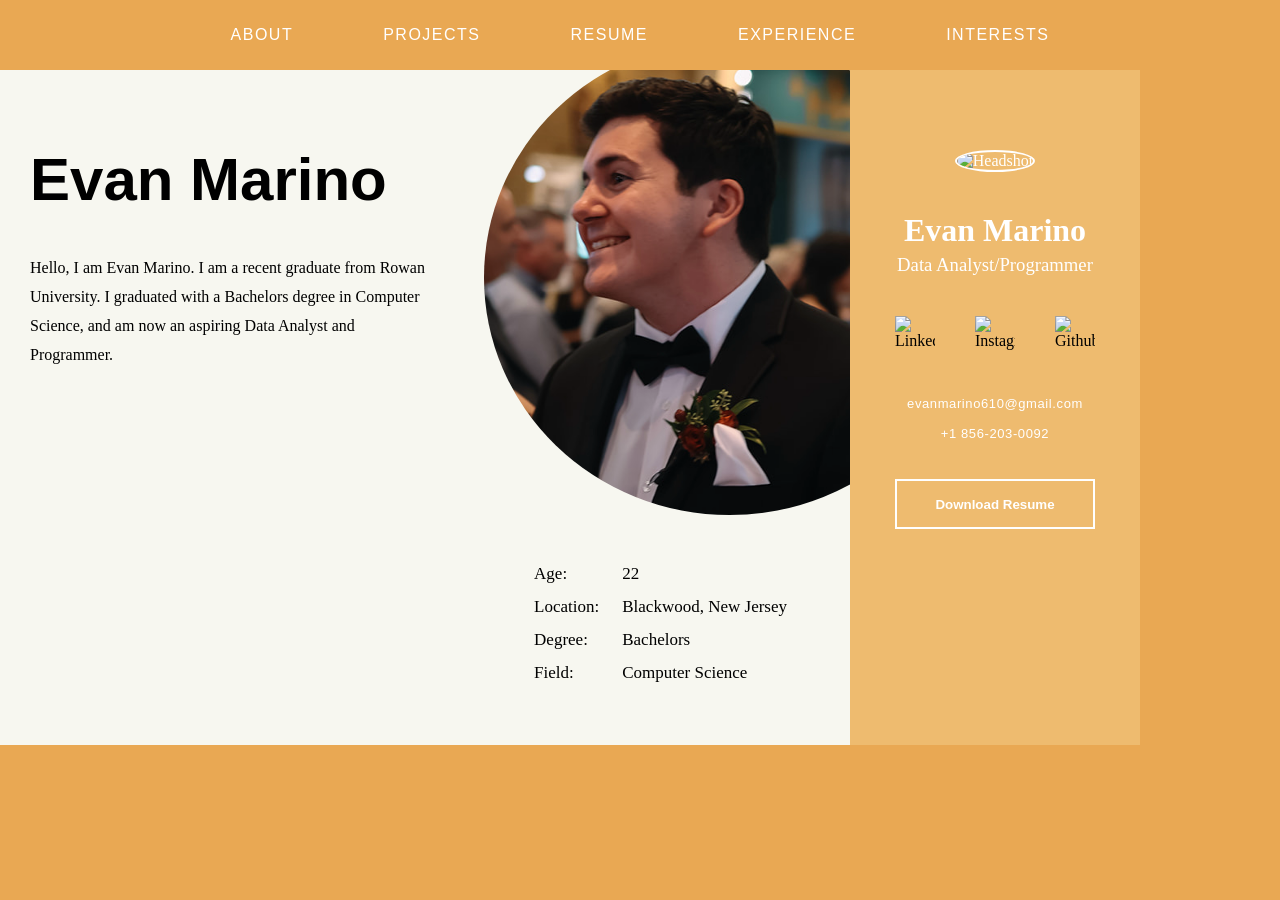
==== index.html @ 44ee3fef "first commit" ====
<!DOCTYPE html>
<html>
<head>
    <link rel="stylesheet" href="index.css">
    <title>Evan Marino</title>
    <!-- Link to CSS file here (optional for basic HTML) -->
    <link rel="stylesheet" href="style.css">
</head>
<body>
    <div class="top-menu">
        <a href="index.html">ABOUT</a>
        <a href="projects.html">PROJECTS</a>
        <a href="resume.pdf" target="_blank">RESUME</a>
        <a href="experience.html">EXPERIENCE</a>
        <a href="interests.html">INTERESTS</a>
    </div> 

    <div class="box contact">
        <img class="profile-pic" src="/Users/evanmarino/Documents/Headshot.png" alt="Headshot">
        <h1>Evan Marino</h1>
        <h3 class="job-title"> Data Analyst/Programmer</h3>
        <div class="social-media">
            <a href="https://www.linkedin.com/public-profile/settings?trk=d_flagship3_profile_self_view_public_profile&lipi=urn%3Ali%3Apage%3Ad_flagship3_profile_view_base%3Buc%2B0JnSHQKes7va51z%2BZsQ%3D%3D" class="menu-item">
                <img src="https://static.vecteezy.com/system/resources/thumbnails/023/986/926/small/linkedin-logo-linkedin-logo-transparent-linkedin-icon-transparent-free-free-png.png" alt="Linkedin">
            </a>
            <a href="https://www.instagram.com/evan_marino610/" class="menu-item">
                <img src="https://dreamfoundry.org/wp-content/uploads/2018/12/instagram-logo-png-transparent-background.png" alt="Instagram">
            </a>
            <a href="https://github.com/evanmarino" class="menu-item">
                <img src="https://cdn-icons-png.flaticon.com/512/25/25231.png" alt="Github">
            </a>
        </div>
        <p>
          evanmarino610@gmail.com
          <br></br>
          +1 856-203-0092
        </p>

        <a href="resume.pdf" download="Evan_Marino_Resume.pdf">
            <button>Download Resume</button>
        </a>
    </div>

    <div class="box work">
        <div class="work-content">
            <div class="work-text">
                <h1>Evan Marino</h1>
                <p>
                    Hello, I am Evan Marino. I am a recent graduate from Rowan University. I graduated with a Bachelors degree in
                    Computer Science, and am now an aspiring Data Analyst and Programmer. 
                </p>
            </div>
            <table class="aboutme">
                <tr>
                  <td>Age:</td>
                  <td>22</td>
                </tr>
                <tr>
                  <td>Location:</td>
                  <td>Blackwood, New Jersey</td>
                </tr>
                <tr>
                  <td>Degree:</td>
                  <td>Bachelors</td>
                </tr>
                <tr>
                  <td>Field:</td>
                  <td>Computer Science</td>
                </tr>
            </table>
            <img src="IMG_7704.png" alt="Photo">
        </div>
    </div>


</body>
</html>
---- index.css ----
body {
    background-color: #e9a853;
    font-family: Garamond;
  }

  .box {
    width: 800px;
    height: 620px;
    position: absolute;
    right: 50px;
    top: 100px;
    padding: 20px;
    background-color: rgb(247, 247, 240);
    padding-top: 80px;
  }

  .work {
    background-color: rgb(247, 247, 240);
    right: 430px;
    top: 70px;
    padding-top: 35px;
    padding-left: 60px;
    overflow: hidden;
  }

  .work-content {
    display: flex;
    align-items: flex-start;
    gap: 20px;
  }

  .work-text {
    float: left;
    width: 50%;
  }

  .work img {
    position: absolute;
    right: -125px;
    top: -30px;
    height: 475px;
    width: auto;
    border-radius: 75%;
    object-fit: cover;
  }

  .work-text h1 {
    font-size: 60px;
    font-family: "Inter", sans-serif;
    font-weight: 600;
  }

  .work-text p{
    font-family: Verdana;
    font-size: 16px;
    line-height: 1.8;
  }

  .aboutme {
    padding-right: 20px;
    position: absolute;
    right: 40px;
    bottom: 50px;
    font-family: Verdana;
    font-size: 17px;
  }

  .aboutme td {
    padding-bottom: 10px;
  }

  .aboutme td:first-child {
    padding-right: 20px;
  }

  .contact {
    right: 140px;
    top: 70px;
    background-color: rgba(248, 230, 176, 0.3);
    text-align: center;
    width: 250px;
    height: 575px;
    color: white;
  }

  .contact p{
    font-family: "Inter", sans-serif;
    font-size: small;
    letter-spacing: 0.6px;
  }

  .profile-pic {
    width: 150px;
    height: 150px;
    border-radius: 50%;
    object-fit: cover;
    border: 2px solid white;
  }

  .social-media {
    display: flex;
    gap: 40px;
    justify-content: center;
    margin-bottom: 40px;
  }

  .menu-item {
    display: flex;
    flex-direction: column;
    align-items: center;
    text-decoration: none;
    color: black;
  }

  .menu-item img {
    height: 40px;
    width: 40px;
  }

  .contact button {
    background-color: transparent;
    color: white;
    border: 2px solid white;
    width: 200px;
    height: 50px;
    margin-top: 25px;
    font-weight: bold;
    cursor: pointer;
  }

  .contact h1 {
    margin-top: 40px;
    margin-bottom: 5px;
  }
  
  .contact h3 {
    margin-top: 0;
    margin-bottom: 40px;
    font-weight: normal;
  }

  .top-menu {
    position: fixed;
    top: 0;
    left: 0;
    width: 100%;
    margin-top: 11px;
  
    display: flex;
    justify-content: center;
    gap: 90px;
  
    background-color: transparent;
    padding: 15px 0;
  }

  .top-menu a{
    text-decoration: none;
    font-family: Verdana, Geneva, Tahoma, sans-serif;
    color: white;
    letter-spacing: 1.5px;
  }
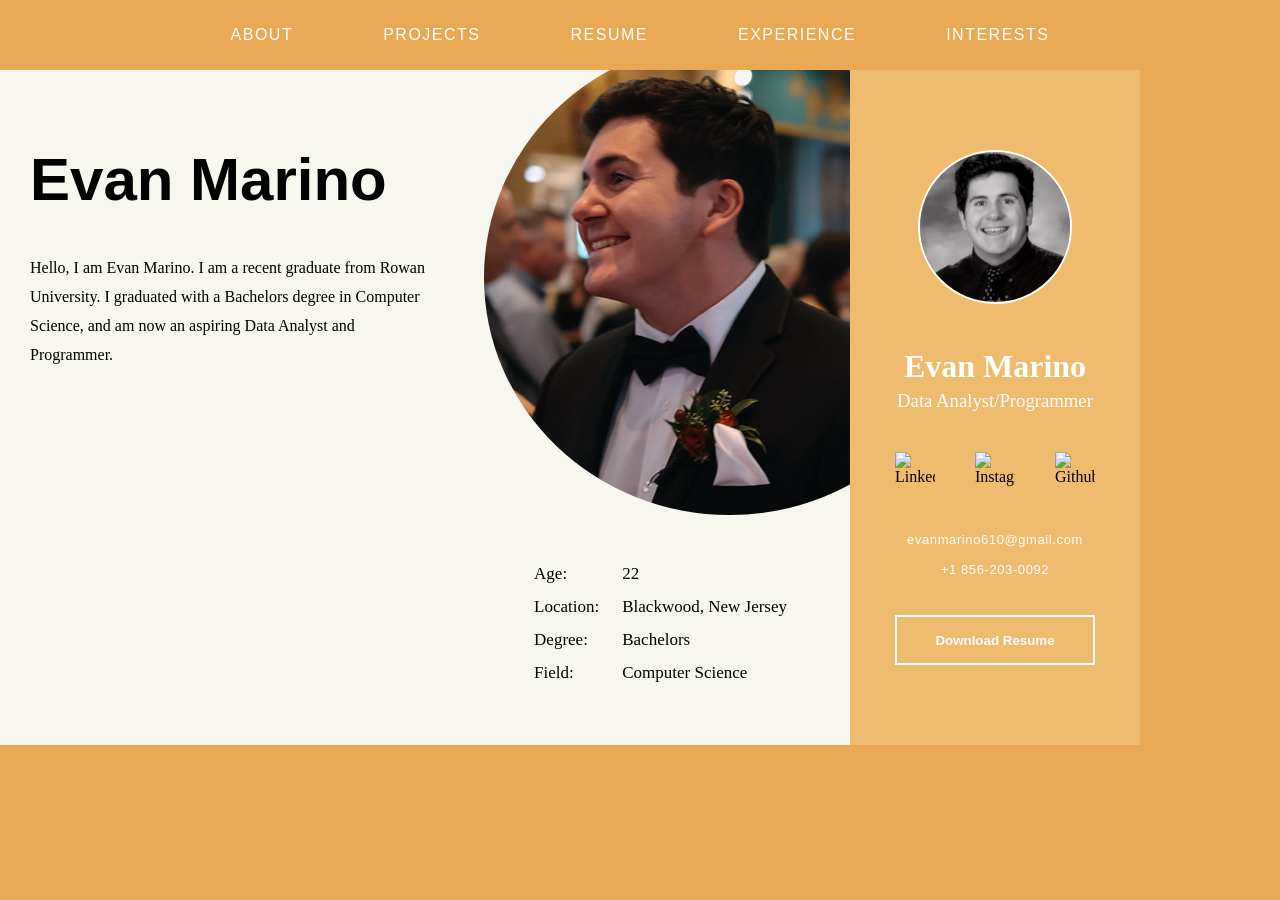
==== commit 9a4913d9: "Updated profile pic" ====
--- a/index.html
+++ b/index.html
@@ -16,7 +16,7 @@
     </div> 
 
     <div class="box contact">
-        <img class="profile-pic" src="/Users/evanmarino/Documents/Headshot.png" alt="Headshot">
+        <img class="profile-pic" src="Headshot.png" alt="Headshot">
         <h1>Evan Marino</h1>
         <h3 class="job-title"> Data Analyst/Programmer</h3>
         <div class="social-media">
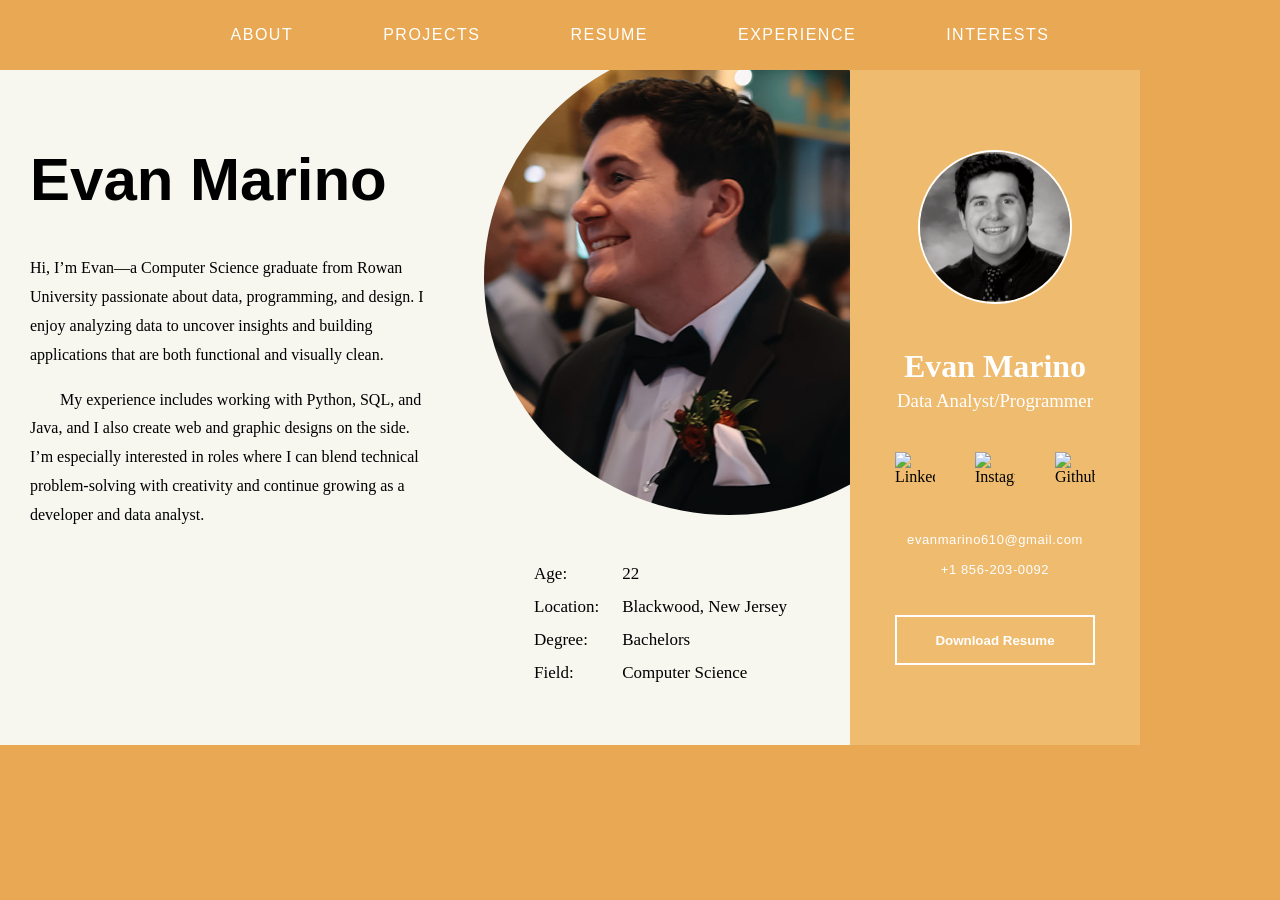
==== commit 46c6c354: "Updated projects page" ====
--- a/index.html
+++ b/index.html
@@ -45,10 +45,8 @@
         <div class="work-content">
             <div class="work-text">
                 <h1>Evan Marino</h1>
-                <p>
-                    Hello, I am Evan Marino. I am a recent graduate from Rowan University. I graduated with a Bachelors degree in
-                    Computer Science, and am now an aspiring Data Analyst and Programmer. 
-                </p>
+                <p> Hi, I’m Evan—a Computer Science graduate from Rowan University passionate about data, programming, and design. I enjoy analyzing data to uncover insights and building applications that are both functional and visually clean.    </p>
+                <p class = "indent"> My experience includes working with Python, SQL, and Java, and I also create web and graphic designs on the side. I’m especially interested in roles where I can blend technical problem-solving with creativity and continue growing as a developer and data analyst. </p>
             </div>
             <table class="aboutme">
                 <tr>
--- a/index.css
+++ b/index.css
@@ -89,6 +89,10 @@
     letter-spacing: 0.6px;
   }
 
+  .indent{
+    text-indent: 30px;
+  }
+
   .profile-pic {
     width: 150px;
     height: 150px;
